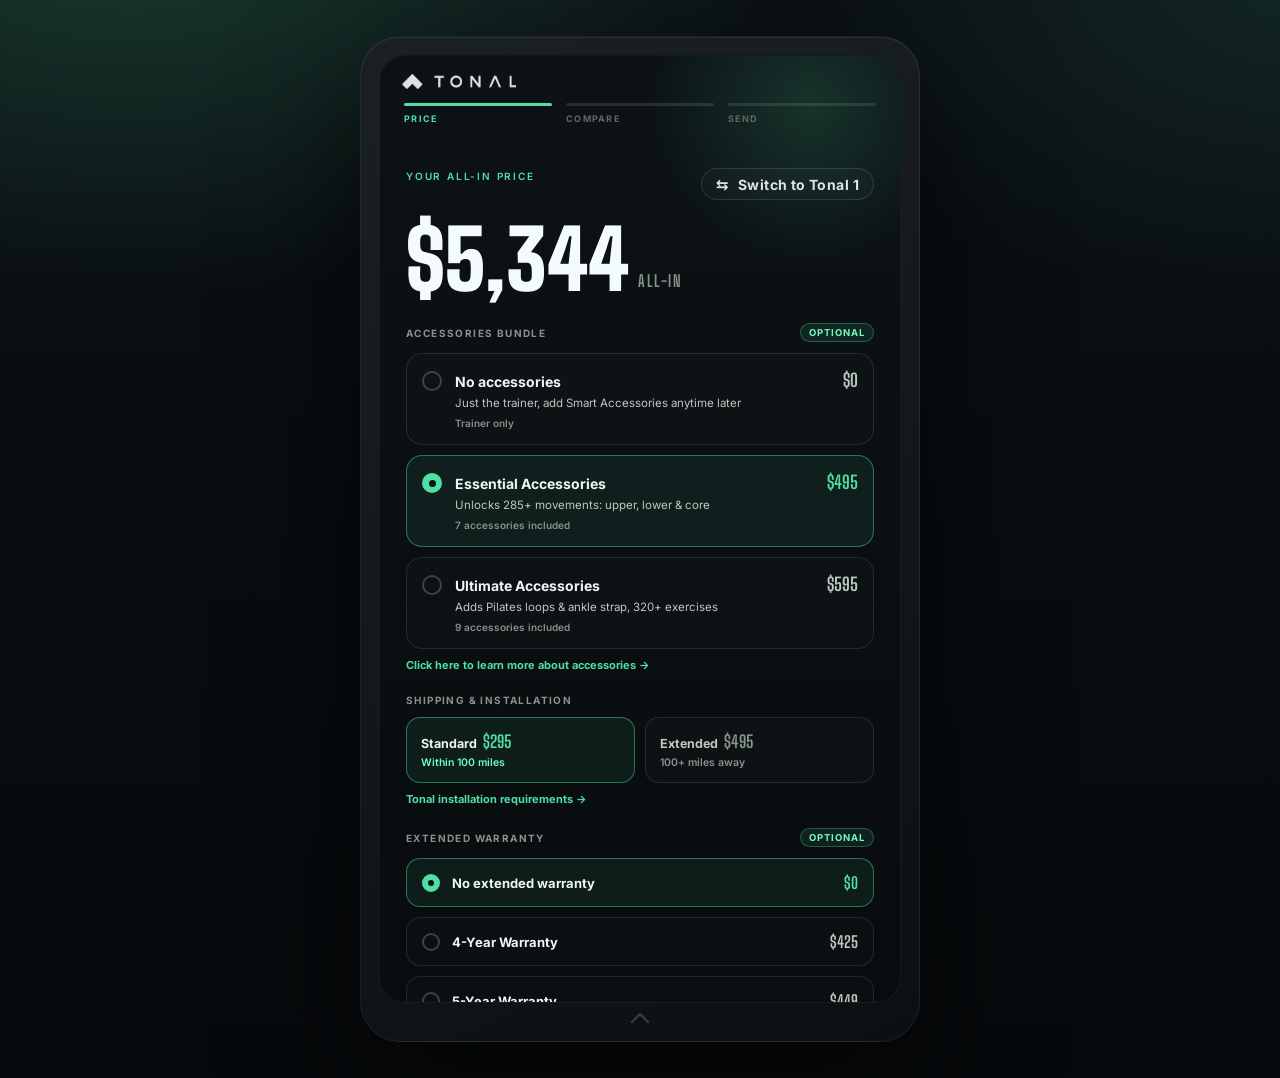
==== index.html @ 93c8ea4a "Add files via upload" ====
<!DOCTYPE html>
<html lang="en">
<head>
<meta charset="utf-8">
<meta name="viewport" content="width=device-width, initial-scale=1">
<title>On-Trainer Pricing Calculator</title>
<link rel="preconnect" href="https://fonts.googleapis.com">
<link rel="preconnect" href="https://fonts.gstatic.com" crossorigin>
<link href="https://fonts.googleapis.com/css2?family=Big+Shoulders+Display:wght@500;600;700;800;900&family=Inter:wght@400;500;600;700;800&display=swap" rel="stylesheet">
<link rel="stylesheet" href="styles.css?v=17">
<script data-goatcounter="https://dang.goatcounter.com/count"
        async src="//gc.zgo.at/count.js"></script>
</head>
<body>

<div style="min-height:100vh;width:100%;display:flex;align-items:center;justify-content:center;padding:36px 20px;background:radial-gradient(1200px 640px at 10% -8%, rgba(81, 222, 162, 0.2), transparent 58%) fixed, radial-gradient(1000px 620px at 102% -2%, rgba(81, 222, 162, 0.11), transparent 54%), linear-gradient(rgb(11, 16, 19) 0%, rgb(7, 10, 12) 100%)">

  <!-- ===================== TRAINER DEVICE ===================== -->
  <div style="position:relative;width:560px;max-width:100%;border-radius:40px;padding:18px;background:linear-gradient(155deg,#1b2024 0%,#0c1012 100%);box-shadow:0 50px 130px rgba(0,0,0,.65), inset 0 1px 0 rgba(255,255,255,.07);border:1px solid rgba(255,255,255,.06)">

    <!-- screen -->
    <div style="position:relative;width:100%;height:948px;border-radius:26px;overflow:hidden;background:linear-gradient(180deg,#0c1215 0%,#080c0e 100%);border:1px solid rgba(255,255,255,.05);display:flex;flex-direction:column">

      <!-- screen ambient glow -->
      <div style="position:absolute;top:-120px;right:-80px;width:340px;height:340px;border-radius:50%;background:radial-gradient(circle, rgba(81,222,162,.16), transparent 68%);pointer-events:none;animation:glowPulse 6s ease-in-out infinite"></div>

      <!-- ----- top chrome ----- -->
      <div style="position:relative;display:flex;align-items:center;justify-content:space-between;padding:18px 22px 12px;flex:none">
        <img src="tonal-logo-white.png" alt="Tonal" style="height:15px;width:auto;opacity:.92">
      </div>

      <!-- ----- step rail ----- -->
      <div style="position:relative;display:flex;align-items:center;gap:14px;padding:2px 24px 12px;flex:none">
        <div data-action="goPrice" style="flex:1;display:flex;flex-direction:column;gap:7px;cursor:pointer">
          <div id="stepPriceBar" style="height:3px;border-radius:3px;background:#51dea2"></div>
          <span id="stepPriceColor" style="font-size:9px;font-weight:700;letter-spacing:.14em;color:#51dea2">PRICE</span>
        </div>
        <div data-action="goCompare" style="flex:1;display:flex;flex-direction:column;gap:7px;cursor:pointer">
          <div id="stepCompareBar" style="height:3px;border-radius:3px;background:rgba(134,148,138,.22)"></div>
          <span id="stepCompareColor" style="font-size:9px;font-weight:700;letter-spacing:.14em;color:#5d6a62">COMPARE</span>
        </div>
        <div data-action="goSend" style="flex:1;display:flex;flex-direction:column;gap:7px;cursor:pointer">
          <div id="stepSendBar" style="height:3px;border-radius:3px;background:rgba(134,148,138,.22)"></div>
          <span id="stepSendColor" style="font-size:9px;font-weight:700;letter-spacing:.14em;color:#5d6a62">SEND</span>
        </div>
      </div>

      <!-- ===================== FLOW VIEWPORT ===================== -->
      <div style="position:relative;flex:1;overflow:hidden">
        <div id="track" style="display:flex;width:300%;height:100%;transition:transform .28s ease;transform:translateX(0%)">

          <!-- ===================== PRICE SCREEN ===================== -->
          <section class="noscroll" style="width:33.3333%;height:100%;overflow-y:auto;padding:16px 26px 26px;display:flex;flex-direction:column">

            <!-- eyebrow + trainer switch -->
            <div style="display:flex;align-items:center;justify-content:space-between;gap:8px">
              <span style="font-size:10px;font-weight:600;letter-spacing:.18em;color:#51dea2;text-transform:uppercase">Your all-in price</span>
              <button data-action="switchTrainer" style="margin-top:16px;width:auto;white-space:nowrap;height:32px;padding:0 14px;border-radius:999px;border:1px solid rgba(134,148,138,.24);background:rgba(255,255,255,.02);color:#dfe3e7;font-weight:700;font-size:14px;letter-spacing:.03em;display:flex;align-items:center;justify-content:center;gap:9px">
                <span style="font-size:15px">⇆</span> <span id="switchLabel">Switch to Tonal 1</span>
              </button>
            </div>


            <!-- ============ BUY FLOW ============ -->
            <div id="buyFlow">

            <!-- hero all-in sticker -->
            <div style="margin-top:26px;display:flex;align-items:flex-end;gap:10px">
              <span id="allInHero" style="font-family:'Big Shoulders Display',sans-serif;font-weight:900;font-size:82px;line-height:.82;letter-spacing:-.01em;color:#f3fbff;height:75px">$0</span>
              <span style="font-family:'Big Shoulders Display',sans-serif;font-weight:700;font-size:16px;line-height:1;color:#86948a;padding-bottom:12px;letter-spacing:.1em;text-transform:uppercase">all-in</span>
            </div>

            <!-- accessory bundle -->
            <div style="margin-top:22px;display:flex;align-items:center;justify-content:space-between">
              <span style="font-size:10px;font-weight:700;letter-spacing:.14em;color:#86948a;text-transform:uppercase">Accessories bundle</span>
              <span style="font-size:9.5px;font-weight:700;letter-spacing:.1em;color:#71fbbd;text-transform:uppercase;padding:3px 8px;border-radius:999px;background:rgba(81,222,162,.1);border:1px solid rgba(81,222,162,.3)">Optional</span>
            </div>
            <div id="bundleList" style="margin-top:11px;display:flex;flex-direction:column;gap:10px"></div>
            <button data-action="openInfoPage" data-value="accessories" style="all:unset;cursor:pointer;display:block;margin-top:9px;font-size:11px;font-weight:700;color:#51dea2">Click here to learn more about accessories →</button>

            <!-- shipping & installation (rep) -->
            <span style="display:block;margin-top:22px;font-size:10px;font-weight:700;letter-spacing:.14em;color:#86948a;text-transform:uppercase">Shipping &amp; installation</span>
            <div id="shippingList" style="margin-top:11px;display:flex;gap:10px"></div>
            <button data-action="openInfoPage" data-value="installation" style="all:unset;cursor:pointer;display:block;margin-top:9px;font-size:11px;font-weight:700;color:#51dea2">Tonal installation requirements →</button>

            <!-- extended warranty, Tonal 2: always shown -->
            <div id="warrantySectionAlways">
              <div style="margin-top:22px;display:flex;align-items:center;justify-content:space-between">
                <span style="font-size:10px;font-weight:700;letter-spacing:.14em;color:#86948a;text-transform:uppercase">Extended warranty</span>
                <span style="font-size:9.5px;font-weight:700;letter-spacing:.1em;color:#71fbbd;text-transform:uppercase;padding:3px 8px;border-radius:999px;background:rgba(81,222,162,.1);border:1px solid rgba(81,222,162,.3)">Optional</span>
              </div>
              <div id="warrantyListAlways" style="margin-top:11px;display:flex;flex-direction:column;gap:10px"></div>
              <button data-action="openInfoPage" data-value="warranty" style="all:unset;cursor:pointer;display:block;margin-top:9px;font-size:11px;font-weight:700;color:#51dea2">Protect your Tonal with a 4 or 5 year extended warranty →</button>
            </div>

            <!-- extended warranty, Tonal 1: collapsible -->
            <div id="warrantySectionToggle" style="margin-top:22px;padding:16px 18px;border-radius:16px;background:rgba(23,28,31,.6);border:1px solid rgba(134,148,138,.16)">
              <button data-action="toggleWarrantyOpen" style="all:unset;cursor:pointer;display:flex;align-items:center;justify-content:space-between;width:100%">
                <span style="font-size:10px;font-weight:700;letter-spacing:.14em;color:#86948a;text-transform:uppercase"><span id="warrantyToggleIcon">+</span> Extended warranty</span>
                <span id="warrantyCollapsedValue" style="font-family:'Big Shoulders Display',sans-serif;font-weight:700;font-size:15px;color:#51dea2"></span>
              </button>
              <div id="warrantyControls" style="display:none;margin-top:11px">
                <div id="warrantyListToggle" style="display:flex;flex-direction:column;gap:10px"></div>
                <button data-action="openInfoPage" data-value="warranty" style="all:unset;cursor:pointer;display:block;margin-top:9px;font-size:11px;font-weight:700;color:#51dea2">Protect your Tonal with a 4 or 5 year extended warranty →</button>
              </div>
            </div>

            <!-- sales tax (rep) -->
            <div style="margin-top:22px;padding:16px 18px;border-radius:16px;background:rgba(23,28,31,.6);border:1px solid rgba(134,148,138,.16)">
              <div style="display:flex;align-items:center;justify-content:space-between">
                <span style="font-size:10px;font-weight:700;letter-spacing:.14em;color:#86948a;text-transform:uppercase">State sales tax</span>
                <span style="display:flex;align-items:baseline">
                  <input id="taxPctInput" type="number" inputmode="decimal" step="0.25" min="0" value="6.66" style="font-family:'Big Shoulders Display',sans-serif;font-weight:800;font-size:26px;color:#51dea2;line-height:1;background:transparent;border:none;outline:none;text-align:right;width:64px">
                  <span style="font-family:'Big Shoulders Display',sans-serif;font-weight:800;font-size:26px;color:#51dea2;line-height:1">%</span>
                </span>
              </div>
              <select id="taxStateSelect" style="width:100%;height:42px;margin-top:12px;padding:0 14px;border-radius:12px;background:rgba(255,255,255,.03);border:1px solid rgba(134,148,138,.2);color:#f1f5f3;font-size:13px;font-weight:600"></select>
              <span style="display:block;margin-top:8px;font-size:10.5px;color:#86948a;line-height:1.4">State tax rate only — does not include any additional municipal or county taxes that may apply.</span>
            </div>

            <!-- discount (collapsible, Tonal 2 only) -->
            <div id="discountBlock" style="margin-top:16px;padding:16px 18px;border-radius:16px;background:rgba(23,28,31,.6);border:1px solid rgba(134,148,138,.16)">
              <button data-action="toggleDiscountOpen" style="all:unset;cursor:pointer;display:flex;align-items:center;justify-content:space-between;width:100%">
                <span style="font-size:10px;font-weight:700;letter-spacing:.14em;color:#86948a;text-transform:uppercase"><span id="discountToggleIcon">+</span> Discount</span>
                <span id="discountCollapsedValue" style="font-family:'Big Shoulders Display',sans-serif;font-weight:700;font-size:15px;color:#51dea2"></span>
              </button>
              <div id="discountControls" style="display:none">
                <!-- target: which line item the discount applies to -->
                <span style="display:block;margin-top:14px;font-size:9.5px;font-weight:700;letter-spacing:.1em;color:#5d6a62;text-transform:uppercase">Apply discount to</span>
                <select id="discountTargetSelect" style="width:100%;height:38px;margin-top:8px;padding:0 12px;border-radius:10px;background:rgba(255,255,255,.03);border:1px solid rgba(134,148,138,.2);color:#f1f5f3;font-size:13px;font-weight:600">
                  <option value="trainer">Trainer</option>
                  <option value="bundle">Accessories Bundle</option>
                </select>

                <!-- %/$ amount -->
                <div style="display:flex;align-items:center;justify-content:flex-end;margin-top:14px">
                  <div style="display:flex;align-items:center;gap:10px">
                    <div style="display:flex;border-radius:8px;border:1px solid rgba(134,148,138,.3);overflow:hidden">
                      <button data-action="setDiscountModePct" id="discModePctBtn" style="width:26px;height:22px;border:none;font-size:11px;font-weight:700;cursor:pointer">%</button>
                      <button data-action="setDiscountModeDollar" id="discModeDollarBtn" style="width:26px;height:22px;border:none;font-size:11px;font-weight:700;cursor:pointer">$</button>
                    </div>
                    <span style="display:flex;align-items:baseline">
                      <span id="discountDollarPrefix" style="font-family:'Big Shoulders Display',sans-serif;font-weight:800;font-size:26px;color:#51dea2;line-height:1;display:none">$</span>
                      <input id="discountValueInput" type="number" inputmode="decimal" step="1" min="0" value="0" style="font-family:'Big Shoulders Display',sans-serif;font-weight:800;font-size:26px;color:#51dea2;line-height:1;background:transparent;border:none;outline:none;text-align:right;width:64px">
                      <span id="discountPctSuffix" style="font-family:'Big Shoulders Display',sans-serif;font-weight:800;font-size:26px;color:#51dea2;line-height:1">%</span>
                    </span>
                  </div>
                </div>
                <input id="discountRange" type="range" min="0" max="30" step="1" value="0" style="width:100%;margin-top:14px;height:6px">
                <div style="display:flex;align-items:center;justify-content:space-between;margin-top:8px">
                  <span id="discountMinLabel" style="font-size:10px;color:#5d6a62">0%</span>
                  <span id="discountMaxLabel" style="font-size:10px;color:#5d6a62">30%</span>
                </div>
                <button id="discountFreeBtn" data-action="setDiscountFree" style="display:none;margin-top:10px;height:26px;padding:0 12px;border-radius:8px;border:1px solid rgba(134,148,138,.3);background:rgba(255,255,255,.02);color:#bbcabf;font-weight:700;font-size:10.5px;letter-spacing:.02em;cursor:pointer">Make free (100%)</button>
              </div>
            </div>

            <!-- summary -->
            <div style="margin-top:16px;padding:4px 18px;border-radius:16px;background:rgba(23,28,31,.6);border:1px solid rgba(134,148,138,.16)">
              <div id="summaryListPrice"></div>
              <div style="display:flex;align-items:center;justify-content:space-between;padding:15px 0">
                <span style="font-size:11px;font-weight:700;letter-spacing:.12em;color:#86948a;text-transform:uppercase">All-in total</span>
                <span id="allInTotalPrice" style="font-family:'Big Shoulders Display',sans-serif;font-weight:800;font-size:28px;color:#51dea2">$0</span>
              </div>
            </div>

            <!-- tonal 1 vs 2 comparison -->
            <div id="tonal1Compare" style="margin-top:16px;padding:16px 18px;border-radius:16px;background:rgba(23,28,31,.6);border:1px solid rgba(134,148,138,.16);display:none">
              <span style="display:block;font-size:10px;font-weight:700;letter-spacing:.14em;color:#86948a;text-transform:uppercase">Tonal 1 · what you get</span>
              <p style="margin:8px 0 0;font-size:11.5px;color:#bbcabf;line-height:1.5">Up to <span style="color:#f1f5f3;font-weight:600">200 lb</span> digital resistance in 1 lb increments · 24″ HD display · thousands of strength, cardio &amp; yoga workouts with real-time form feedback.</p>
              <div style="margin-top:14px;padding-top:14px;border-top:1px solid rgba(134,148,138,.14)">
                <span style="display:block;font-size:10px;font-weight:700;letter-spacing:.14em;color:#51dea2;text-transform:uppercase">Step up to Tonal 2</span>
                <div style="margin-top:11px;display:flex;flex-direction:column;gap:10px">
                  <div style="display:flex;gap:10px;align-items:flex-start">
                    <span style="width:6px;height:6px;border-radius:50%;background:#51dea2;flex:none;margin-top:5px;box-shadow:0 0 8px #51dea2"></span>
                    <span style="font-size:11.5px;color:#bbcabf;line-height:1.45"><span style="color:#f1f5f3;font-weight:600">Up to 250 lb</span> resistance: 50 lb more headroom for heavy lifts, plus more precise adaptive weight.</span>
                  </div>
                  <div style="display:flex;gap:10px;align-items:flex-start">
                    <span style="width:6px;height:6px;border-radius:50%;background:#51dea2;flex:none;margin-top:5px;box-shadow:0 0 8px #51dea2"></span>
                    <span style="font-size:11.5px;color:#bbcabf;line-height:1.45"><span style="color:#f1f5f3;font-weight:600">Built-in Smart View</span>: the on-Tonal camera gives live form feedback.</span>
                  </div>
                  <div style="display:flex;gap:10px;align-items:flex-start">
                    <span style="width:6px;height:6px;border-radius:50%;background:#51dea2;flex:none;margin-top:5px;box-shadow:0 0 8px #51dea2"></span>
                    <span style="font-size:11.5px;color:#bbcabf;line-height:1.45"><span style="color:#f1f5f3;font-weight:600">Aero HIIT</span>: cardio + strength in one session, Tonal 2 only.</span>
                  </div>
                  <div style="display:flex;gap:10px;align-items:flex-start">
                    <span style="width:6px;height:6px;border-radius:50%;background:#51dea2;flex:none;margin-top:5px;box-shadow:0 0 8px #51dea2"></span>
                    <span style="font-size:11.5px;color:#bbcabf;line-height:1.45"><span style="color:#f1f5f3;font-weight:600">Smart Drop Sets</span>: auto-reduces weight as you fatigue to push past plateaus.</span>
                  </div>
                </div>
              </div>
            </div>

            <!-- financing link -->
            <a id="financingLink" href="financing.html?amount=4295" target="_blank" style="margin-top:16px;display:flex;align-items:center;justify-content:space-between;gap:10px;padding:13px 16px;border-radius:14px;background:linear-gradient(150deg,rgba(81,222,162,.07),rgba(23,28,31,.5));border:1px solid rgba(81,222,162,.22);text-decoration:none;transition:border-color .15s,background .15s">
              <span style="display:flex;align-items:center;gap:10px">
                <span style="width:7px;height:7px;border-radius:50%;background:#51dea2;flex:none;box-shadow:0 0 8px #51dea2"></span>
                <span style="font-size:12px;color:#bbcabf;line-height:1.45">Prefer to pay monthly? <span style="color:#f1f5f3;font-weight:600">View 0% APR financing options</span></span>
              </span>
              <span style="font-size:12px;color:#51dea2;font-weight:700;white-space:nowrap">Estimate →</span>
            </a>
            <!-- rent instead button -->
            <button id="rentModeBtn" data-action="setPurchaseModeRent" style="margin-top:10px;display:flex;align-items:center;justify-content:space-between;gap:10px;padding:13px 16px;border-radius:14px;background:linear-gradient(150deg,rgba(81,222,162,.04),rgba(23,28,31,.4));border:1px solid rgba(134,148,138,.2);width:100%;cursor:pointer;text-align:left;transition:border-color .15s">
              <span style="display:flex;align-items:center;gap:10px">
                <span style="width:7px;height:7px;border-radius:50%;background:#86948a;flex:none"></span>
                <span style="font-size:12px;color:#bbcabf;line-height:1.45">Prefer a monthly option? <span style="color:#f1f5f3;font-weight:600">Explore renting instead</span></span>
              </span>
              <span style="font-size:12px;color:#86948a;font-weight:700;white-space:nowrap">View →</span>
            </button>

            <button data-action="goCompare" style="margin-top:16px;width:467px;max-width:100%;border-radius:999px;border:none;background:#51dea2;color:#051512;font-weight:700;letter-spacing:.03em;display:flex;align-items:center;justify-content:center;gap:10px;flex-grow:0;flex-shrink:0;font-size:18px;align-self:center;height:50px;position:static">Compare Cost <span style="font-size:17px">→</span></button>

            </div>
            <!-- ============ END BUY FLOW ============ -->

            <!-- ============ RENT FLOW ============ -->
            <div id="rentFlow" style="display:none;flex-direction:column">
              <button data-action="setPurchaseModeBuy" style="margin-top:14px;align-self:flex-start;padding:0;background:transparent;border:none;color:#86948a;font-size:12px;font-weight:600;letter-spacing:.03em;cursor:pointer">← Back to Buy</button>
              <div style="margin-top:12px;padding:22px 20px;border-radius:18px;background:rgba(23,28,31,.6);border:1px solid rgba(134,148,138,.16)">
                <span style="font-size:10px;font-weight:700;letter-spacing:.14em;color:#86948a;text-transform:uppercase">Rent <span id="rentTrainerName">Tonal 2</span></span>
                <div style="margin-top:12px;display:flex;align-items:baseline;gap:8px">
                  <span id="rentPromoPrice" style="font-family:'Big Shoulders Display',sans-serif;font-weight:900;font-size:56px;line-height:1;color:#51dea2">$219</span>
                  <span style="font-size:13px;color:#86948a;line-height:1.3">/mo for the<br>first 3 months</span>
                </div>
                <p style="margin:14px 0 0;font-size:12.5px;color:#bbcabf;line-height:1.5">Regular monthly rate: <span id="rentRegularPrice" style="color:#dfe3e7;font-weight:600">$279</span>/mo. Save <span id="rentSavingsMo" style="color:#51dea2;font-weight:700">$60</span>/month, <span id="rentSavingsTotal" style="color:#51dea2;font-weight:700">$180</span> total.</p>
                <p style="margin:12px 0 0;font-size:11.5px;color:#71fbbd;font-weight:700;letter-spacing:.02em">Includes membership subscription</p>
              </div>

              <!-- why rent -->
              <div style="margin-top:16px;padding:16px 18px;border-radius:16px;background:rgba(23,28,31,.6);border:1px solid rgba(134,148,138,.16)">
                <span style="display:block;font-size:10px;font-weight:700;letter-spacing:.14em;color:#51dea2;text-transform:uppercase">Why rent</span>
                <div style="margin-top:12px;display:flex;flex-direction:column;gap:10px">
                  <div style="display:flex;gap:10px;align-items:flex-start">
                    <span style="width:6px;height:6px;border-radius:50%;background:#51dea2;flex:none;margin-top:5px;box-shadow:0 0 8px #51dea2"></span>
                    <span style="font-size:11.5px;color:#bbcabf;line-height:1.45"><span style="color:#f1f5f3;font-weight:600">No long-term commitment</span>: cancel anytime.</span>
                  </div>
                  <div style="display:flex;gap:10px;align-items:flex-start">
                    <span style="width:6px;height:6px;border-radius:50%;background:#51dea2;flex:none;margin-top:5px;box-shadow:0 0 8px #51dea2"></span>
                    <span style="font-size:11.5px;color:#bbcabf;line-height:1.45"><span style="color:#f1f5f3;font-weight:600">No cancellation or shipping fees</span> to return the trainer.</span>
                  </div>
                  <div style="display:flex;gap:10px;align-items:flex-start">
                    <span style="width:6px;height:6px;border-radius:50%;background:#51dea2;flex:none;margin-top:5px;box-shadow:0 0 8px #51dea2"></span>
                    <span style="font-size:11.5px;color:#bbcabf;line-height:1.45"><span style="color:#f1f5f3;font-weight:600">Membership included</span>: ready to train from day one.</span>
                  </div>
                </div>
              </div>

              <!-- tonal image -->
              <img src="tonal-space.png" alt="Tonal wall-mounted footprint" style="margin-top:16px;width:100%;border-radius:14px;border:1px solid rgba(134,148,138,.2);display:block">
              <span style="display:block;margin-top:8px;font-size:10.5px;color:#5d6a62;line-height:1.4">Wall-mounted footprint, about 7 ft × 7 ft of clear training space.</span>

              <p style="margin:16px 0 0;font-size:10px;color:#5d6a62;line-height:1.5">Available to new Tonal rental subscribers only. Limit one promotional offer per customer.</p>

              <button data-action="goCompare" style="margin-top:16px;width:467px;max-width:100%;border-radius:999px;border:none;background:#51dea2;color:#051512;font-weight:700;letter-spacing:.03em;display:flex;align-items:center;justify-content:center;gap:10px;flex-grow:0;flex-shrink:0;font-size:18px;align-self:center;height:50px;position:static">Compare Cost <span style="font-size:17px">→</span></button>
            </div>
            <!-- ============ END RENT FLOW ============ -->

          </section>

          <!-- ===================== COMPARE SCREEN ===================== -->
          <section class="noscroll" style="width:33.3333%;height:100%;overflow-y:auto;padding:16px 24px 24px;display:flex;flex-direction:column">

            <!-- ============ COMPARE: BUY VIEW ============ -->
            <div id="compareBuyView" style="display:flex;flex-direction:column;flex:1">

            <!-- tab toggle -->
            <div style="display:flex;border-radius:14px;border:1px solid rgba(134,148,138,.2);overflow:hidden;background:rgba(0,0,0,.2);flex:none">
              <button data-action="setMembershipTab" id="memTabBtn" style="flex:1;height:46px;border:none;background:#51dea2;color:#051512;font-weight:700;font-size:9.5px;letter-spacing:.05em;text-transform:uppercase">Membership</button>
              <button data-action="setHomeGymTab" id="hgTabBtn" style="flex:1;height:46px;border:none;background:transparent;color:#86948a;font-weight:700;font-size:9.5px;letter-spacing:.05em;text-transform:uppercase">Home Gym</button>
              <button data-action="setTimeSavingsTab" id="tsTabBtn" style="flex:1;height:46px;border:none;background:transparent;color:#86948a;font-weight:700;font-size:9.5px;letter-spacing:.05em;text-transform:uppercase">Time Saved</button>
            </div>

            <!-- TAB: MEMBERSHIP -->
            <div id="membershipTab" style="display:flex;flex-direction:column;flex:1">
              <span style="font-size:10px;font-weight:600;letter-spacing:.18em;color:#51dea2;text-transform:uppercase;display:block;margin-top:16px">Monthly membership · whole household</span>
              <h2 style="font-family:'Big Shoulders Display',sans-serif;font-weight:800;font-size:27px;line-height:1.04;color:#f1f5f3;margin:8px 0 0">One flat price.<br>Everyone trains.</h2>
              <p style="font-size:11.5px;color:#86948a;margin:7px 0 0;line-height:1.45"><span id="membershipLabel">$59.95</span>/mo covers the whole household. The trainer is purchased separately.</p>

              <!-- household toggle -->
              <div style="margin-top:16px;padding:12px 14px;border-radius:16px;background:rgba(23,28,31,.6);border:1px solid rgba(134,148,138,.16)">
                <div style="display:flex;align-items:center;justify-content:space-between">
                  <span style="font-size:10px;font-weight:700;letter-spacing:.14em;color:#86948a;text-transform:uppercase">Who works out</span>
                </div>
                <div id="householdList" style="margin-top:10px;display:flex;gap:6px"></div>
              </div>

              <!-- bars -->
              <div id="compareColumns" style="margin-top:18px;flex:1;display:flex;gap:10px;align-items:flex-end;min-height:210px"></div>

              <!-- callout -->
              <div id="memSavesCallout" style="margin-top:14px;padding:13px 15px;border-radius:16px;display:flex;align-items:center;gap:12px">
                <span id="memSavesLabel" style="font-family:'Big Shoulders Display',sans-serif;font-weight:800;font-size:26px;line-height:1;white-space:nowrap">$0</span>
                <span id="memSavesCopy" style="font-size:12px;color:#bbcabf;line-height:1.4"></span>
              </div>

              <!-- what membership includes -->
              <div style="margin-top:12px">
                <span style="display:block;font-size:9.5px;font-weight:700;letter-spacing:.14em;color:#86948a;text-transform:uppercase">Every membership includes</span>
                <div style="margin-top:9px;display:flex;flex-wrap:wrap;gap:7px">
                  <span style="padding:6px 11px;border-radius:999px;border:1px solid rgba(81,222,162,.3);background:rgba(81,222,162,.07);color:#71fbbd;font-size:10.5px;font-weight:600">Custom programs</span>
                  <span style="padding:6px 11px;border-radius:999px;border:1px solid rgba(81,222,162,.3);background:rgba(81,222,162,.07);color:#71fbbd;font-size:10.5px;font-weight:600">Weight calibration</span>
                  <span style="padding:6px 11px;border-radius:999px;border:1px solid rgba(81,222,162,.3);background:rgba(81,222,162,.07);color:#71fbbd;font-size:10.5px;font-weight:600">Spotter Mode</span>
                  <span style="padding:6px 11px;border-radius:999px;border:1px solid rgba(81,222,162,.3);background:rgba(81,222,162,.07);color:#71fbbd;font-size:10.5px;font-weight:600">AI coaching tools</span>
                </div>
              </div>

              <button data-action="openInfoPage" data-value="membership" style="all:unset;cursor:pointer;display:block;margin-top:14px;font-size:11px;font-weight:700;color:#51dea2">Learn more about membership →</button>
            </div>

            <!-- TAB: HOME GYM -->
            <div id="homeGymTab" style="display:none;flex-direction:column;flex:1">
              <span style="font-size:10px;font-weight:600;letter-spacing:.18em;color:#51dea2;text-transform:uppercase;display:block;margin-top:16px">One-time purchase · sticker price</span>
              <h2 style="font-family:'Big Shoulders Display',sans-serif;font-weight:800;font-size:27px;line-height:1.04;color:#f1f5f3;margin:8px 0 0">The math on<br>the sticker.</h2>
              <p style="font-size:11.5px;color:#86948a;margin:7px 0 0;line-height:1.45">Tonal all-in vs a comparable cable tower + rack + dumbbell setup.</p>

              <div id="homeGymBars" style="margin-top:18px;flex:1;display:flex;gap:16px;align-items:flex-end;min-height:250px"></div>

              <div style="margin-top:16px;padding:14px 16px;border-radius:16px;background:linear-gradient(150deg,rgba(81,222,162,.12),rgba(23,28,31,.4));border:1px solid rgba(81,222,162,.26)">
                <span style="display:block;font-family:'Big Shoulders Display',sans-serif;font-weight:800;font-size:20px;color:#51dea2;line-height:1">All-in-one. No hassle.</span>
                <span style="display:block;font-size:12px;color:#bbcabf;line-height:1.45;margin-top:6px">One machine does the work of a full rack, cables, dumbbells &amp; bench. Nothing to assemble, no clutter, and it's genuinely easy to use.</span>
              </div>

              <div style="margin-top:10px;padding:12px 14px;border-radius:14px;background:rgba(23,28,31,.6);border:1px solid rgba(134,148,138,.16);display:flex;align-items:flex-start;gap:10px">
                <span style="width:7px;height:7px;border-radius:50%;background:#51dea2;flex:none;margin-top:4px;box-shadow:0 0 8px #51dea2"></span>
                <span style="font-size:11.5px;color:#bbcabf;line-height:1.5">Get the expertise of a personal trainer and a full gym in your home for a fraction of the price!</span>
              </div>
            </div>

            <!-- TAB: TIME SAVED -->
            <div id="timeSavingsTab" style="display:none;flex-direction:column;flex:1">
              <span style="font-size:10px;font-weight:600;letter-spacing:.18em;color:#51dea2;text-transform:uppercase;display:block;margin-top:16px">Your gym routine</span>
              <h2 style="font-family:'Big Shoulders Display',sans-serif;font-weight:800;font-size:27px;line-height:1.04;color:#f1f5f3;margin:8px 0 0">Time training at<br>home gives back.</h2>
              <p style="font-size:11.5px;color:#86948a;margin:7px 0 0;line-height:1.45">See the hours you get back in a year training at home instead of driving to the gym.</p>

              <!-- sessions per week -->
              <div style="margin-top:16px">
                <div style="display:flex;justify-content:space-between;align-items:baseline">
                  <span style="font-size:11px;font-weight:600;color:#dfe3e7">Sessions per week</span>
                  <span id="tsSessionsLabel" style="font-family:'Big Shoulders Display',sans-serif;font-weight:800;font-size:18px;color:#51dea2">4</span>
                </div>
                <input id="tsSessionsRange" type="range" min="1" max="7" step="1" value="4" style="width:100%;margin-top:6px;height:6px">
                <div style="display:flex;justify-content:space-between;font-size:9.5px;color:#5d6a62;margin-top:4px"><span>1</span><span>7</span></div>
              </div>

              <!-- round-trip drive time -->
              <div style="margin-top:16px">
                <div style="display:flex;justify-content:space-between;align-items:baseline">
                  <span style="font-size:11px;font-weight:600;color:#dfe3e7">Round-trip drive time</span>
                  <span id="tsDriveLabel" style="font-family:'Big Shoulders Display',sans-serif;font-weight:800;font-size:18px;color:#51dea2">20 min</span>
                </div>
                <input id="tsDriveRange" type="range" min="0" max="60" step="5" value="20" style="width:100%;margin-top:6px;height:6px">
                <div style="display:flex;justify-content:space-between;font-size:9.5px;color:#5d6a62;margin-top:4px"><span>0 min</span><span>60 min</span></div>
              </div>

              <!-- setup/waiting toggle -->
              <div style="margin-top:14px;padding:12px 14px;border-radius:14px;background:rgba(23,28,31,.6);border:1px solid rgba(134,148,138,.16);display:flex;align-items:center;justify-content:space-between;gap:10px">
                <span>
                  <span style="display:block;font-size:11.5px;font-weight:600;color:#dfe3e7">Setup &amp; waiting for equipment</span>
                  <span style="display:block;font-size:10px;color:#86948a;margin-top:2px">Adds 7.5 min per session</span>
                </span>
                <button data-action="toggleTsWaste" id="tsWasteToggleBtn" style="all:unset;cursor:pointer;position:relative;width:40px;height:24px;flex:none">
                  <span id="tsWasteTrack" style="position:absolute;inset:0;border-radius:999px;background:#26bf86;transition:background .15s"></span>
                  <span id="tsWasteThumb" style="position:absolute;top:3px;left:19px;width:18px;height:18px;border-radius:999px;background:#f3fbff;box-shadow:0 2px 4px rgba(0,0,0,.4);transition:left .15s"></span>
                </button>
              </div>

              <!-- hero result: week / month / year breakdown -->
              <div style="margin-top:16px;padding:16px 18px;border-radius:16px;background:linear-gradient(150deg,rgba(81,222,162,.1),rgba(23,28,31,.5));border:1px solid rgba(81,222,162,.28)">
                <span style="display:block;font-size:10px;font-weight:700;letter-spacing:.14em;color:#86948a;text-transform:uppercase">Time saved</span>
                <div style="display:flex;margin-top:12px">
                  <div style="flex:1;text-align:center">
                    <div id="tsWeekHours" style="font-family:'Big Shoulders Display',sans-serif;font-weight:900;font-size:24px;line-height:1;color:#71fbbd">1.8</div>
                    <div style="font-size:9px;color:#86948a;margin-top:5px;text-transform:uppercase;letter-spacing:.05em">hrs / week</div>
                  </div>
                  <div style="width:1px;background:rgba(134,148,138,.2);flex:none"></div>
                  <div style="flex:1;text-align:center">
                    <div id="tsMonthHours" style="font-family:'Big Shoulders Display',sans-serif;font-weight:900;font-size:24px;line-height:1;color:#71fbbd">7.9</div>
                    <div style="font-size:9px;color:#86948a;margin-top:5px;text-transform:uppercase;letter-spacing:.05em">hrs / month</div>
                  </div>
                  <div style="width:1px;background:rgba(134,148,138,.2);flex:none"></div>
                  <div style="flex:1;text-align:center">
                    <div id="tsHeroHours" style="font-family:'Big Shoulders Display',sans-serif;font-weight:900;font-size:24px;line-height:1;color:#71fbbd">95</div>
                    <div style="font-size:9px;color:#86948a;margin-top:5px;text-transform:uppercase;letter-spacing:.05em">hrs / year</div>
                  </div>
                </div>
                <div style="text-align:center;margin-top:10px;font-size:11px;color:#86948a">≈ <span id="tsHeroDays">2.2</span> full days per year</div>
              </div>

              <!-- breakdown rows -->
              <div style="margin-top:12px;display:flex;flex-direction:column;gap:8px">
                <div style="display:flex;justify-content:space-between;align-items:center;padding:10px 13px;background:rgba(255,255,255,.03);border:1px solid rgba(134,148,138,.16);border-radius:12px">
                  <span style="font-size:11.5px;color:#bbcabf">Driving to &amp; from the gym</span>
                  <span id="tsDriveHoursLabel" style="font-family:'Big Shoulders Display',sans-serif;font-weight:700;font-size:14px;color:#dfe3e7">17.3 hrs</span>
                </div>
                <div id="tsWaitRow" style="display:flex;justify-content:space-between;align-items:center;padding:10px 13px;background:rgba(255,255,255,.03);border:1px solid rgba(134,148,138,.16);border-radius:12px">
                  <span style="font-size:11.5px;color:#bbcabf">Setup &amp; waiting on equipment</span>
                  <span id="tsWaitHoursLabel" style="font-family:'Big Shoulders Display',sans-serif;font-weight:700;font-size:14px;color:#dfe3e7">6.5 hrs</span>
                </div>
                <div style="display:flex;justify-content:space-between;align-items:center;padding:10px 13px;background:rgba(255,255,255,.03);border:1px solid rgba(134,148,138,.16);border-radius:12px">
                  <span style="font-size:11.5px;color:#bbcabf">Sessions assumed per year</span>
                  <span id="tsAnnualSessions" style="font-family:'Big Shoulders Display',sans-serif;font-weight:700;font-size:14px;color:#dfe3e7">208</span>
                </div>
              </div>

              <!-- callout -->
              <div style="margin-top:12px;padding:12px 14px;border-radius:14px;background:rgba(23,28,31,.6);border:1px solid rgba(134,148,138,.16);display:flex;align-items:flex-start;gap:10px">
                <span style="width:7px;height:7px;border-radius:50%;background:#51dea2;flex:none;margin-top:4px;box-shadow:0 0 8px #51dea2"></span>
                <span style="font-size:11.5px;color:#bbcabf;line-height:1.5">24/7 access, no waiting on equipment, and zero commute — every single session.</span>
              </div>
            </div>

            </div>
            <!-- ============ END COMPARE: BUY VIEW ============ -->

            <!-- ============ COMPARE: RENT VIEW ============ -->
            <div id="compareRentView" style="display:none;flex-direction:column;flex:1">
              <span style="font-size:10px;font-weight:600;letter-spacing:.18em;color:#51dea2;text-transform:uppercase;display:block;margin-top:16px">Monthly rent · vs personal training</span>
              <h2 style="font-family:'Big Shoulders Display',sans-serif;font-weight:800;font-size:27px;line-height:1.04;color:#f1f5f3;margin:8px 0 0">Train for less<br>than a trainer.</h2>
              <p style="font-size:11.5px;color:#86948a;margin:7px 0 0;line-height:1.45">Renting <span id="rentCompareTrainerName">Tonal 2</span> at <span id="rentCompareMoLabel">$219</span>/mo (first 3 months) includes your membership, with no separate trainer fees.</p>

              <div id="rentCompareColumns" style="margin-top:22px;flex:1;display:flex;gap:10px;align-items:flex-end;min-height:210px"></div>

              <div id="rentSavesCallout" style="margin-top:14px;padding:13px 15px;border-radius:16px;display:flex;align-items:center;gap:12px">
                <span id="rentSavesLabel" style="font-family:'Big Shoulders Display',sans-serif;font-weight:800;font-size:26px;line-height:1;white-space:nowrap">$0</span>
                <span id="rentSavesCopy" style="font-size:12px;color:#bbcabf;line-height:1.4"></span>
              </div>
            </div>
            <!-- ============ END COMPARE: RENT VIEW ============ -->

            <!-- nav -->
            <div style="display:flex;gap:12px;margin-top:16px;flex:none">
              <button data-action="goPrice" style="flex:none;width:52px;height:56px;border-radius:999px;border:1px solid rgba(134,148,138,.24);background:transparent;color:#bbcabf;font-size:20px">←</button>
              <button id="buyNowBtn" data-action="buyNow" style="flex:none;height:56px;padding:0 22px;border-radius:999px;border:1px solid rgba(81,222,162,.4);background:transparent;color:#51dea2;font-weight:700;font-size:14px;letter-spacing:.03em;opacity:.4;cursor:default">Buy Now</button>
              <button data-action="goSend" style="flex:1;height:56px;border-radius:999px;border:none;background:#51dea2;color:#051512;font-weight:700;font-size:14px;letter-spacing:.03em;display:flex;align-items:center;justify-content:center;gap:9px">Email Quote <span style="font-size:16px">→</span></button>
            </div>

          </section>

          <!-- ===================== SEND SCREEN ===================== -->
          <section class="noscroll" style="width:33.3333%;height:100%;overflow-y:auto;padding:20px 26px 24px;display:flex;flex-direction:column">

            <!-- NOT SENT -->
            <div id="notSentPanel" style="display:flex;flex-direction:column;height:100%">
              <span style="font-size:10px;font-weight:600;letter-spacing:.18em;color:#51dea2;text-transform:uppercase">Take it home</span>
              <h2 style="font-family:'Big Shoulders Display',sans-serif;font-weight:800;font-size:30px;line-height:1.03;color:#f1f5f3;margin:9px 0 0">Want your quote<br>emailed?</h2>
              <p style="font-size:12.5px;color:#86948a;line-height:1.5;margin:9px 0 0">Your full quote: model, what's included, and pricing, straight to your inbox.</p>


              <!-- tonal image -->
              <img src="tonal-space.png" alt="Tonal wall-mounted footprint" style="margin-top:16px;width:100%;border-radius:14px;border:1px solid rgba(134,148,138,.2);display:block">
              <span style="display:block;margin-top:8px;font-size:10.5px;color:#5d6a62;line-height:1.4">Wall-mounted footprint, about 7 ft × 7 ft of clear training space.</span>

              <!-- recap -->
              <div style="margin-top:16px;padding:4px 18px;border-radius:16px;background:rgba(23,28,31,.7);border:1px solid rgba(134,148,138,.16)">
                <div style="display:flex;align-items:center;justify-content:space-between;padding:13px 0;border-bottom:1px solid rgba(134,148,138,.14)">
                  <span style="font-size:11px;font-weight:700;letter-spacing:.12em;color:#86948a;text-transform:uppercase">Your <span id="recapTrainerName">Tonal 2</span> quote</span>
                  <span id="recapAllIn" style="font-family:'Big Shoulders Display',sans-serif;font-weight:800;font-size:22px;color:#51dea2">$0</span>
                </div>
                <div id="summaryListSend"></div>
              </div>

              <!-- store -->
              <div style="margin-top:16px">
                <span style="display:block;font-size:10px;font-weight:700;letter-spacing:.14em;color:#86948a;text-transform:uppercase;margin-bottom:8px">Store</span>
                <select id="storeSelect" style="width:100%;height:48px;padding:0 18px;border-radius:999px;background:rgba(255,255,255,.03);border:1px solid rgba(134,148,138,.2);color:#f1f5f3;font-size:14px;font-weight:600">
                  <option value="">Select store</option>
                  <option value="tn-bv">Bellevue</option>
                  <option value="BostonSeaport">Boston Seaport</option>
                  <option value="tn-wnck">Broadway Plaza</option>
                  <option value="tn-cc">Century City</option>
                  <option value="tn-chck">Cherry Creek</option>
                  <option value="tn-fsq">Fashion Square</option>
                  <option value="tn-kop">King of Prussia</option>
                  <option value="tn-ntck">Natick</option>
                  <option value="tn-npsr">Northpark</option>
                  <option value="tn-oo">Old Orchard</option>
                  <option value="tn-pmtr">Perimeter</option>
                  <option value="tn-sh">Short Hills</option>
                  <option value="tn-tc">Tyson's Corner</option>
                  <option value="tn-utc">UTC</option>
                  <option value="tn-twc">Westchester</option>
                </select>
              </div>

              <!-- checkout link attribution (saved to quote log) -->
              <div style="margin-top:16px;padding:16px 18px;border-radius:16px;background:rgba(23,28,31,.7);border:1px solid rgba(134,148,138,.16)">
                <div style="display:flex;align-items:center;justify-content:space-between;gap:8px">
                  <span style="font-size:10px;font-weight:700;letter-spacing:.14em;color:#86948a;text-transform:uppercase">Checkout link</span>
                  <span style="font-size:9.5px;color:#5d6a62">saved to quote log</span>
                </div>

                <!-- agent id -->
                <div style="margin-top:12px;display:flex;align-items:center;gap:10px">
                  <span style="font-size:11.5px;color:#bbcabf;white-space:nowrap">Your Agent ID</span>
                  <input id="repAgentInput" inputmode="numeric" placeholder="e.g. 293" style="flex:1;min-width:0;height:38px;padding:0 12px;border-radius:10px;background:rgba(255,255,255,.03);border:1px solid rgba(134,148,138,.2);color:#f1f5f3;font-size:13px;font-weight:600;text-align:right">
                </div>

                <span style="display:block;margin-top:10px;font-size:10px;color:#5d6a62;line-height:1.45">Agent ID saves on this device. A tonal.com checkout link is built from this quote (with your store &amp; Agent ID) and recorded in your quote log when you send.</span>

                <!-- on-screen reveal -->
                <button id="showLinkBtn" data-action="togglePurchaseLinkVisible" style="margin-top:12px;width:100%;height:36px;border-radius:10px;border:1px solid rgba(134,148,138,.3);background:rgba(255,255,255,.02);color:#bbcabf;font-weight:700;font-size:11.5px;letter-spacing:.02em;cursor:pointer">Show purchase link</button>
                <div id="purchaseLinkReveal" style="display:none;margin-top:10px">
                  <div id="purchaseLinkText" style="font-size:11px;color:#71fbbd;line-height:1.45;word-break:break-all;background:rgba(0,0,0,.25);border:1px solid rgba(81,222,162,.2);border-radius:10px;padding:10px 12px;font-family:ui-monospace,SFMono-Regular,Menlo,monospace"></div>
                  <button id="copyLinkBtn" data-action="copyPurchaseLink" style="margin-top:8px;width:100%;height:38px;border-radius:10px;border:none;background:#51dea2;color:#051512;font-weight:700;font-size:12.5px;letter-spacing:.02em;cursor:pointer">Copy link</button>
                </div>
              </div>

              <!-- contact input -->
              <div id="emailWrap" style="margin-top:18px;display:flex;align-items:center;gap:10px;padding:6px 6px 6px 18px;border-radius:999px;background:rgba(255,255,255,.03);border:1px solid rgba(134,148,138,.2)">
                <input id="emailInput" placeholder="Customer email" inputmode="email" style="flex:1;min-width:0;background:transparent;border:none;color:#f1f5f3;font-size:15px">
                <button id="sendBtn" data-action="sendQuote" disabled style="flex:none;height:48px;padding:0 24px;border-radius:999px;border:none;background:#2b3a33;color:#051512;font-weight:700;font-size:14px;letter-spacing:.03em;opacity:.5">Send</button>
              </div>
              <button id="skipBtn" data-action="skipContact" disabled style="margin-top:10px;align-self:flex-start;padding:0;background:transparent;border:none;color:#5d6a62;font-size:11.5px;font-weight:600;letter-spacing:.02em;cursor:pointer;text-decoration:underline;text-decoration-color:rgba(134,148,138,.35)">Skip — just log the purchase link</button>

              <button data-action="goCompare" style="margin-top:auto;align-self:flex-start;padding:12px 0;background:transparent;border:none;color:#86948a;font-size:12.5px;font-weight:600;letter-spacing:.04em">← Back to comparison</button>
            </div>

            <!-- SENT -->
            <div id="sentPanel" style="display:none;flex-direction:column;align-items:center;justify-content:center;height:100%;text-align:center">
              <div style="width:84px;height:84px;border-radius:50%;background:linear-gradient(150deg,rgba(81,222,162,.22),rgba(81,222,162,.06));border:1px solid rgba(81,222,162,.4);display:flex;align-items:center;justify-content:center;box-shadow:0 0 40px rgba(81,222,162,.25)">
                <span style="font-size:40px;color:#51dea2;line-height:1">✓</span>
              </div>
              <h2 id="sentHeadline" style="font-family:'Big Shoulders Display',sans-serif;font-weight:800;font-size:32px;color:#f1f5f3;margin:22px 0 0">Quote sent.</h2>
              <p id="sentSubtext" style="font-size:14px;color:#bbcabf;line-height:1.55;margin:12px 0 0;max-width:32ch">Your <span id="sentTrainerName">Tonal 2</span> quote is on its way to <span id="sentEmail" style="color:#dfe3e7;font-weight:600"></span>.</p>
              <button data-action="restart" style="margin-top:28px;height:52px;padding:0 30px;border-radius:999px;border:1px solid rgba(134,148,138,.24);background:transparent;color:#bbcabf;font-weight:600;font-size:14px;letter-spacing:.04em">Start a new quote</button>
            </div>

          </section>

        </div>

        <!-- ===================== INFO PAGE: ACCESSORIES ===================== -->
        <div id="accessoriesPage" style="display:none;position:absolute;inset:0;background:linear-gradient(180deg,#0c1215 0%,#080c0e 100%);overflow-y:auto;padding:20px 26px 26px">
          <button data-action="closeInfoPage" style="display:flex;align-items:center;gap:8px;background:transparent;border:none;color:#86948a;font-size:12.5px;font-weight:600;letter-spacing:.04em;padding:0;cursor:pointer">← Back</button>
          <span style="display:block;margin-top:16px;font-size:10px;font-weight:600;letter-spacing:.18em;color:#51dea2;text-transform:uppercase">Optional add-on</span>
          <h2 style="font-family:'Big Shoulders Display',sans-serif;font-weight:800;font-size:28px;line-height:1.05;color:#f1f5f3;margin:8px 0 0">Smart Accessories</h2>
          <p style="font-size:12.5px;color:#86948a;line-height:1.5;margin:9px 0 0">The Smart Accessories Bundle is required to unlock the best Tonal experience. Tap a bundle below to see everything it includes.</p>

          <!-- ultimate recommendation highlight -->
          <div style="margin-top:16px;padding:14px 16px;border-radius:16px;background:linear-gradient(150deg,rgba(81,222,162,.14),rgba(23,28,31,.4));border:1px solid rgba(81,222,162,.34);display:flex;align-items:flex-start;gap:10px">
            <span style="flex:none;font-size:9px;font-weight:800;letter-spacing:.08em;text-transform:uppercase;color:#051512;background:#51dea2;padding:4px 8px;border-radius:999px;margin-top:1px">Best value</span>
            <span style="font-size:12px;color:#bbcabf;line-height:1.5">We recommend <span style="color:#f1f5f3;font-weight:700">Ultimate</span>: for just $100 more it adds Pilates loops and ankle straps, unlocking 320+ exercises and the deepest savings (27% off).</span>
          </div>

          <!-- ESSENTIAL dropdown -->
          <details class="acc" style="margin-top:16px;padding:16px 18px;border-radius:16px;background:rgba(23,28,31,.6);border:1px solid rgba(134,148,138,.16)">
            <summary style="display:flex;align-items:center;justify-content:space-between;gap:10px">
              <span>
                <span style="font-size:14px;font-weight:700;color:#f1f5f3">Essential Accessories</span>
                <span style="display:block;font-size:10.5px;color:#86948a;margin-top:2px">7 accessories · 285+ movements · 25% bundle savings</span>
              </span>
              <span style="display:flex;align-items:center;gap:10px;flex:none">
                <span style="font-family:'Big Shoulders Display',sans-serif;font-weight:800;font-size:20px;color:#51dea2">$495</span>
                <span class="chev" style="color:#86948a;font-size:11px">▼</span>
              </span>
            </summary>
            <div style="margin-top:14px;padding-top:14px;border-top:1px solid rgba(134,148,138,.14);display:flex;flex-direction:column;gap:10px">
              <div style="display:flex;gap:10px;align-items:flex-start"><span style="width:6px;height:6px;border-radius:50%;background:#51dea2;flex:none;margin-top:5px;box-shadow:0 0 8px #51dea2"></span><span style="font-size:12px;color:#bbcabf;line-height:1.5">Required to unlock <span style="color:#f1f5f3;font-weight:600">285+ movements</span> across upper body, lower body, and core.</span></div>
              <div style="display:flex;gap:10px;align-items:flex-start"><span style="width:6px;height:6px;border-radius:50%;background:#51dea2;flex:none;margin-top:5px;box-shadow:0 0 8px #51dea2"></span><span style="font-size:12px;color:#bbcabf;line-height:1.5">Includes <span style="color:#f1f5f3;font-weight:600">7 accessories</span>.</span></div>
              <div style="display:flex;gap:10px;align-items:flex-start"><span style="width:6px;height:6px;border-radius:50%;background:#51dea2;flex:none;margin-top:5px;box-shadow:0 0 8px #51dea2"></span><span style="font-size:12px;color:#bbcabf;line-height:1.5"><span style="color:#f1f5f3;font-weight:600">25% savings</span> when you buy as a bundle.</span></div>
            </div>
            <div style="margin-top:12px;display:flex;flex-direction:column;gap:10px">
              <div style="display:flex;gap:10px;align-items:flex-start"><span style="width:6px;height:6px;border-radius:50%;background:#5d6a62;flex:none;margin-top:5px"></span><span style="font-size:12px;color:#bbcabf;line-height:1.5"><span style="color:#f1f5f3;font-weight:600">Smart Handles</span>: turn the adaptive weight on and off with the simple press of a button, and unlock a range of single-arm and two-arm moves.</span></div>
              <div style="display:flex;gap:10px;align-items:flex-start"><span style="width:6px;height:6px;border-radius:50%;background:#5d6a62;flex:none;margin-top:5px"></span><span style="font-size:12px;color:#bbcabf;line-height:1.5"><span style="color:#f1f5f3;font-weight:600">Smart Bar</span>: turn the adaptive weight on and off with the simple press of a button, and unlock a range of bar-based moves like bench press and deadlifts.</span></div>
              <div style="display:flex;gap:10px;align-items:flex-start"><span style="width:6px;height:6px;border-radius:50%;background:#5d6a62;flex:none;margin-top:5px"></span><span style="font-size:12px;color:#bbcabf;line-height:1.5"><span style="color:#f1f5f3;font-weight:600">Bar Control Module</span>: connects to Tonal over Bluetooth. Attach to the Smart Bar to turn weight on/off with a single button press.</span></div>
              <div style="display:flex;gap:10px;align-items:flex-start"><span style="width:6px;height:6px;border-radius:50%;background:#5d6a62;flex:none;margin-top:5px"></span><span style="font-size:12px;color:#bbcabf;line-height:1.5"><span style="color:#f1f5f3;font-weight:600">Rope</span>: unlock a wide array of pushing and pulling exercises like triceps extensions, as well as heart-pumping Aero moves, with the brand-new rope, designed for a comfortable grip.</span></div>
              <div style="display:flex;gap:10px;align-items:flex-start"><span style="width:6px;height:6px;border-radius:50%;background:#5d6a62;flex:none;margin-top:5px"></span><span style="font-size:12px;color:#bbcabf;line-height:1.5"><span style="color:#f1f5f3;font-weight:600">Bench</span>: unlock bench-based moves like bench press, lateral pull downs, and more.</span></div>
              <div style="display:flex;gap:10px;align-items:flex-start"><span style="width:6px;height:6px;border-radius:50%;background:#5d6a62;flex:none;margin-top:5px"></span><span style="font-size:12px;color:#bbcabf;line-height:1.5"><span style="color:#f1f5f3;font-weight:600">Workout Mat</span>: enjoy additional comfort for yoga, floor exercises, and stretching.</span></div>
              <div style="display:flex;gap:10px;align-items:flex-start"><span style="width:6px;height:6px;border-radius:50%;background:#5d6a62;flex:none;margin-top:5px"></span><span style="font-size:12px;color:#bbcabf;line-height:1.5"><span style="color:#f1f5f3;font-weight:600">Roller</span>: great for helping you recover.</span></div>
            </div>
          </details>

          <!-- ULTIMATE dropdown -->
          <details class="acc" open style="margin-top:12px;padding:16px 18px;border-radius:16px;background:linear-gradient(150deg,rgba(81,222,162,.07),rgba(23,28,31,.5));border:1px solid rgba(81,222,162,.3)">
            <summary style="display:flex;align-items:center;justify-content:space-between;gap:10px">
              <span>
                <span style="font-size:14px;font-weight:700;color:#f1f5f3">Ultimate Accessories <span style="font-size:9px;font-weight:800;letter-spacing:.06em;text-transform:uppercase;color:#051512;background:#51dea2;padding:2px 7px;border-radius:999px;vertical-align:middle;margin-left:4px">Recommended</span></span>
                <span style="display:block;font-size:10.5px;color:#86948a;margin-top:2px">9 accessories · 320+ exercises · 27% bundle savings</span>
              </span>
              <span style="display:flex;align-items:center;gap:10px;flex:none">
                <span style="font-family:'Big Shoulders Display',sans-serif;font-weight:800;font-size:20px;color:#51dea2">$595</span>
                <span class="chev" style="color:#86948a;font-size:11px">▼</span>
              </span>
            </summary>
            <div style="margin-top:14px;padding-top:14px;border-top:1px solid rgba(81,222,162,.18);display:flex;flex-direction:column;gap:10px">
              <div style="display:flex;gap:10px;align-items:flex-start"><span style="width:6px;height:6px;border-radius:50%;background:#51dea2;flex:none;margin-top:5px;box-shadow:0 0 8px #51dea2"></span><span style="font-size:12px;color:#bbcabf;line-height:1.5">Required for Pilates loops and ankle strap movements, and <span style="color:#f1f5f3;font-weight:600">320+ exercises</span> across upper, lower, and core.</span></div>
              <div style="display:flex;gap:10px;align-items:flex-start"><span style="width:6px;height:6px;border-radius:50%;background:#51dea2;flex:none;margin-top:5px;box-shadow:0 0 8px #51dea2"></span><span style="font-size:12px;color:#bbcabf;line-height:1.5">Includes <span style="color:#f1f5f3;font-weight:600">9 accessories</span>.</span></div>
              <div style="display:flex;gap:10px;align-items:flex-start"><span style="width:6px;height:6px;border-radius:50%;background:#51dea2;flex:none;margin-top:5px;box-shadow:0 0 8px #51dea2"></span><span style="font-size:12px;color:#bbcabf;line-height:1.5"><span style="color:#f1f5f3;font-weight:600">27% savings</span> when you buy as a bundle. Unlock all that Tonal has to offer.</span></div>
            </div>
            <div style="margin-top:12px;display:flex;flex-direction:column;gap:10px">
              <div style="display:flex;gap:10px;align-items:flex-start"><span style="width:6px;height:6px;border-radius:50%;background:#5d6a62;flex:none;margin-top:5px"></span><span style="font-size:12px;color:#bbcabf;line-height:1.5"><span style="color:#f1f5f3;font-weight:600">Smart Handles</span>: turn the adaptive weight on and off with the simple press of a button, and unlock a range of single-arm and two-arm moves.</span></div>
              <div style="display:flex;gap:10px;align-items:flex-start"><span style="width:6px;height:6px;border-radius:50%;background:#5d6a62;flex:none;margin-top:5px"></span><span style="font-size:12px;color:#bbcabf;line-height:1.5"><span style="color:#f1f5f3;font-weight:600">Smart Bar</span>: turn the adaptive weight on and off with the simple press of a button, and unlock a range of bar-based moves like bench press and deadlifts.</span></div>
              <div style="display:flex;gap:10px;align-items:flex-start"><span style="width:6px;height:6px;border-radius:50%;background:#5d6a62;flex:none;margin-top:5px"></span><span style="font-size:12px;color:#bbcabf;line-height:1.5"><span style="color:#f1f5f3;font-weight:600">Bar Control Module</span>: connects to Tonal over Bluetooth. Attach to the Smart Bar to turn weight on/off with a single button press.</span></div>
              <div style="display:flex;gap:10px;align-items:flex-start"><span style="width:6px;height:6px;border-radius:50%;background:#5d6a62;flex:none;margin-top:5px"></span><span style="font-size:12px;color:#bbcabf;line-height:1.5"><span style="color:#f1f5f3;font-weight:600">Rope</span>: unlock a wide array of pushing and pulling exercises like triceps extensions, as well as heart-pumping Aero moves, with the brand-new rope, designed for a comfortable grip.</span></div>
              <div style="display:flex;gap:10px;align-items:flex-start"><span style="width:6px;height:6px;border-radius:50%;background:#5d6a62;flex:none;margin-top:5px"></span><span style="font-size:12px;color:#bbcabf;line-height:1.5"><span style="color:#f1f5f3;font-weight:600">Bench</span>: unlock bench-based moves like bench press, lateral pull downs, and more.</span></div>
              <div style="display:flex;gap:10px;align-items:flex-start"><span style="width:6px;height:6px;border-radius:50%;background:#5d6a62;flex:none;margin-top:5px"></span><span style="font-size:12px;color:#bbcabf;line-height:1.5"><span style="color:#f1f5f3;font-weight:600">Workout Mat</span>: enjoy additional comfort for yoga, floor exercises, and stretching.</span></div>
              <div style="display:flex;gap:10px;align-items:flex-start"><span style="width:6px;height:6px;border-radius:50%;background:#5d6a62;flex:none;margin-top:5px"></span><span style="font-size:12px;color:#bbcabf;line-height:1.5"><span style="color:#f1f5f3;font-weight:600">Roller</span>: great for helping you recover.</span></div>
              <div style="display:flex;gap:10px;align-items:flex-start"><span style="width:6px;height:6px;border-radius:50%;background:#51dea2;flex:none;margin-top:5px;box-shadow:0 0 8px #51dea2"></span><span style="font-size:12px;color:#bbcabf;line-height:1.5"><span style="color:#f1f5f3;font-weight:600">Pilates Loops</span>: unlock the Pilates experience; a variety of movements and guided workouts designed to deepen mobility, core strength and muscle definition.</span></div>
              <div style="display:flex;gap:10px;align-items:flex-start"><span style="width:6px;height:6px;border-radius:50%;background:#51dea2;flex:none;margin-top:5px;box-shadow:0 0 8px #51dea2"></span><span style="font-size:12px;color:#bbcabf;line-height:1.5"><span style="color:#f1f5f3;font-weight:600">Ankle Straps</span>: sculpt, tone, and strengthen your lower body like never before with a variety of moves that target your glutes, hamstrings, and abductors with incredible precision.</span></div>
            </div>
          </details>

          <a href="https://tonal.com/collections/accessories" target="_blank" rel="noopener" style="display:block;margin-top:22px;font-size:12px;font-weight:700;color:#51dea2;text-decoration:none">View the full accessories collection on tonal.com →</a>
        </div>

        <!-- ===================== INFO PAGE: WARRANTY ===================== -->
        <div id="warrantyPage" style="display:none;position:absolute;inset:0;background:linear-gradient(180deg,#0c1215 0%,#080c0e 100%);overflow-y:auto;padding:20px 26px 26px">
          <button data-action="closeInfoPage" style="display:flex;align-items:center;gap:8px;background:transparent;border:none;color:#86948a;font-size:12.5px;font-weight:600;letter-spacing:.04em;padding:0;cursor:pointer">← Back</button>
          <span style="display:block;margin-top:16px;font-size:10px;font-weight:600;letter-spacing:.18em;color:#51dea2;text-transform:uppercase">Optional add-on</span>
          <h2 style="font-family:'Big Shoulders Display',sans-serif;font-weight:800;font-size:28px;line-height:1.05;color:#f1f5f3;margin:8px 0 0">Extended Warranty</h2>
          <p style="font-size:12.5px;color:#86948a;line-height:1.5;margin:9px 0 0">Protect your Tonal with a 4 or 5 year extended warranty. Coverage beyond the standard manufacturer warranty, including accidental damage protection from day one. Enjoy peace of mind knowing your investment is covered.</p>

          <div style="margin-top:18px;display:flex;flex-direction:column;gap:14px">
            <div style="display:flex;gap:10px;align-items:flex-start">
              <span style="width:6px;height:6px;border-radius:50%;background:#51dea2;flex:none;margin-top:5px;box-shadow:0 0 8px #51dea2"></span>
              <span style="font-size:12.5px;color:#bbcabf;line-height:1.5"><span style="color:#f1f5f3;font-weight:600">Accidental Damage</span>: your Tonal is covered in case of accidental damage such as cracked screens or handles, plus mechanical and electrical failure after your manufacturer warranty expires.</span>
            </div>
            <div style="display:flex;gap:10px;align-items:flex-start">
              <span style="width:6px;height:6px;border-radius:50%;background:#51dea2;flex:none;margin-top:5px;box-shadow:0 0 8px #51dea2"></span>
              <span style="font-size:12.5px;color:#bbcabf;line-height:1.5"><span style="color:#f1f5f3;font-weight:600">Zero Deductible</span>: you'll never pay a deductible after purchasing your protection.</span>
            </div>
            <div style="display:flex;gap:10px;align-items:flex-start">
              <span style="width:6px;height:6px;border-radius:50%;background:#51dea2;flex:none;margin-top:5px;box-shadow:0 0 8px #51dea2"></span>
              <span style="font-size:12.5px;color:#bbcabf;line-height:1.5"><span style="color:#f1f5f3;font-weight:600">Repair or replacement</span>: if your Tonal cannot be repaired, it will be replaced.</span>
            </div>
          </div>

          <p style="margin-top:18px;font-size:10.5px;color:#5d6a62;line-height:1.5">Limitations and exclusions apply. Read Extend's <a href="https://customers.extend.com/en-US/plan_details/A2-SGFIT-4y" target="_blank" rel="noopener" style="color:#86948a">terms and conditions</a>.</p>
        </div>

        <!-- ===================== INFO PAGE: INSTALLATION ===================== -->
        <div id="installationPage" style="display:none;position:absolute;inset:0;background:linear-gradient(180deg,#0c1215 0%,#080c0e 100%);overflow-y:auto;padding:20px 26px 26px">
          <button data-action="closeInfoPage" style="display:flex;align-items:center;gap:8px;background:transparent;border:none;color:#86948a;font-size:12.5px;font-weight:600;letter-spacing:.04em;padding:0;cursor:pointer">← Back</button>
          <span style="display:block;margin-top:16px;font-size:10px;font-weight:600;letter-spacing:.18em;color:#51dea2;text-transform:uppercase">Training that complements any space</span>
          <h2 style="font-family:'Big Shoulders Display',sans-serif;font-weight:800;font-size:28px;line-height:1.05;color:#f1f5f3;margin:8px 0 0">Professional installation</h2>
          <p style="font-size:12.5px;color:#86948a;line-height:1.5;margin:9px 0 0">There's one less step between you and your first workout when our certified team of professional installers delivers, mounts, and sets up your Tonal for a safe and secure training experience.</p>

          <img src="tonal-space.png" alt="Tonal wall-mounted footprint" style="margin-top:18px;width:100%;border-radius:14px;border:1px solid rgba(134,148,138,.2);display:block">
          <span style="display:block;margin-top:8px;font-size:10.5px;color:#5d6a62;line-height:1.4">Wall-mounted footprint, about 7 ft × 7 ft of clear training space.</span>

          <!-- find the perfect spot -->
          <div style="margin-top:22px;padding:16px 18px;border-radius:16px;background:rgba(23,28,31,.6);border:1px solid rgba(134,148,138,.16)">
            <span style="display:block;font-size:10px;font-weight:700;letter-spacing:.14em;color:#51dea2;text-transform:uppercase">Find the perfect spot</span>
            <div style="margin-top:14px;display:flex;flex-direction:column;gap:14px">
              <div>
                <span style="display:block;font-size:12.5px;font-weight:700;color:#f1f5f3">Can be installed on most walls</span>
                <span style="display:block;margin-top:3px;font-size:11.5px;color:#bbcabf;line-height:1.5">Tonal is installed similarly to TV mount brackets and works with most wood and metal studs 16-24 inches apart.</span>
              </div>
              <div>
                <span style="display:block;font-size:12.5px;font-weight:700;color:#f1f5f3">Minimal space is required</span>
                <span style="display:block;margin-top:3px;font-size:11.5px;color:#bbcabf;line-height:1.5">The ideal overhead height clearance is 7' 10" to allow Tonal's adjustable arms to fully extend. However, Tonal can still work with a ceiling height of 7'.</span>
              </div>
              <div>
                <span style="display:block;font-size:12.5px;font-weight:700;color:#f1f5f3">Stay connected</span>
                <span style="display:block;margin-top:3px;font-size:11.5px;color:#bbcabf;line-height:1.5">Choose a space with continuous, reliable WiFi and a grounded, three-prong power outlet within 6 feet of the location without extension cords.</span>
              </div>
            </div>
          </div>

          <!-- installation made easy -->
          <div style="margin-top:16px;padding:16px 18px;border-radius:16px;background:rgba(23,28,31,.6);border:1px solid rgba(134,148,138,.16)">
            <span style="display:block;font-size:10px;font-weight:700;letter-spacing:.14em;color:#51dea2;text-transform:uppercase">Tonal installation made easy</span>
            <div style="margin-top:14px;display:flex;flex-direction:column;gap:14px">
              <div style="display:flex;gap:12px;align-items:flex-start">
                <span style="flex:none;width:22px;height:22px;border-radius:50%;background:rgba(81,222,162,.12);border:1px solid rgba(81,222,162,.35);color:#51dea2;font-family:'Big Shoulders Display',sans-serif;font-weight:800;font-size:13px;display:flex;align-items:center;justify-content:center">1</span>
                <span style="font-size:11.5px;color:#bbcabf;line-height:1.45"><span style="color:#f1f5f3;font-weight:600">Choose your space</span>: check that it meets the requirements for the Tonal setup listed above.</span>
              </div>
              <div style="display:flex;gap:12px;align-items:flex-start">
                <span style="flex:none;width:22px;height:22px;border-radius:50%;background:rgba(81,222,162,.12);border:1px solid rgba(81,222,162,.35);color:#51dea2;font-family:'Big Shoulders Display',sans-serif;font-weight:800;font-size:13px;display:flex;align-items:center;justify-content:center">2</span>
                <span style="font-size:11.5px;color:#bbcabf;line-height:1.45"><span style="color:#f1f5f3;font-weight:600">Fill out a survey</span>: after purchase, confirm your space details to ensure proper installation.</span>
              </div>
              <div style="display:flex;gap:12px;align-items:flex-start">
                <span style="flex:none;width:22px;height:22px;border-radius:50%;background:rgba(81,222,162,.12);border:1px solid rgba(81,222,162,.35);color:#51dea2;font-family:'Big Shoulders Display',sans-serif;font-weight:800;font-size:13px;display:flex;align-items:center;justify-content:center">3</span>
                <span style="font-size:11.5px;color:#bbcabf;line-height:1.45"><span style="color:#f1f5f3;font-weight:600">Schedule your installation</span>: schedule a time for our professional installers to get Tonal set up for you.</span>
              </div>
            </div>
          </div>

          <!-- white glove award -->
          <div style="margin-top:16px;padding:16px 18px;border-radius:16px;background:linear-gradient(150deg,rgba(81,222,162,.10),rgba(23,28,31,.4));border:1px solid rgba(81,222,162,.24)">
            <span style="display:block;font-family:'Big Shoulders Display',sans-serif;font-weight:800;font-size:20px;color:#51dea2;line-height:1">White glove. Gold star.</span>
            <span style="display:block;margin-top:6px;font-size:11.5px;color:#bbcabf;line-height:1.5">Our delivery and installation team has been awarded for their industry-leading service and reliability at the 2026 Last Mile Retail Awards.</span>
          </div>

          <a href="https://tonal.com/pages/installation" target="_blank" rel="noopener" style="display:block;margin-top:22px;font-size:12px;font-weight:700;color:#51dea2;text-decoration:none">View full installation requirements on tonal.com →</a>
        </div>

        <!-- ===================== INFO PAGE: MEMBERSHIP ===================== -->
        <div id="membershipPage" style="display:none;position:absolute;inset:0;background:linear-gradient(180deg,#0c1215 0%,#080c0e 100%);overflow-y:auto;padding:20px 26px 26px">
          <button data-action="closeInfoPage" style="display:flex;align-items:center;gap:8px;background:transparent;border:none;color:#86948a;font-size:12.5px;font-weight:600;letter-spacing:.04em;padding:0;cursor:pointer">← Back</button>
          <span style="display:block;margin-top:16px;font-size:10px;font-weight:600;letter-spacing:.18em;color:#51dea2;text-transform:uppercase">Membership</span>
          <h2 style="font-family:'Big Shoulders Display',sans-serif;font-weight:800;font-size:28px;line-height:1.05;color:#f1f5f3;margin:8px 0 0">3,000+ expert-designed workouts and counting</h2>
          <p style="font-size:12.5px;color:#86948a;line-height:1.5;margin:9px 0 0">From strength to mobility to heart-pumping Aero, Tonal workouts span over 15 categories and offer thousands of live and on-demand classes to keep you coming back, week after week.</p>
          <p style="font-size:12.5px;color:#86948a;line-height:1.5;margin:9px 0 0">Plus, explore programs designed to help you hit specific goals like Build Muscle, Get Lean, or Improve Fitness.</p>

          <!-- member vs non-member comparison -->
          <div style="margin-top:20px;border-radius:16px;overflow:hidden;border:1px solid rgba(134,148,138,.16)">
            <div style="display:flex;align-items:flex-end;padding:12px 14px;background:rgba(23,28,31,.9)">
              <span style="flex:1;font-size:9px;font-weight:700;letter-spacing:.1em;color:#86948a;text-transform:uppercase">What you get</span>
              <span style="flex:none;width:56px;text-align:center;font-size:9px;font-weight:700;letter-spacing:.04em;color:#51dea2;text-transform:uppercase;line-height:1.2">Tonal member</span>
              <span style="flex:none;width:52px;text-align:center;font-size:9px;font-weight:700;letter-spacing:.04em;color:#86948a;text-transform:uppercase;line-height:1.2">Non member</span>
            </div>
            <div id="memberCompareRows"></div>
          </div>

          <!-- invest in your health -->
          <div style="margin-top:20px;padding:18px 20px;border-radius:16px;background:linear-gradient(150deg,rgba(81,222,162,.12),rgba(23,28,31,.4));border:1px solid rgba(81,222,162,.26)">
            <span style="display:block;font-family:'Big Shoulders Display',sans-serif;font-weight:800;font-size:22px;color:#51dea2;line-height:1.05">Invest in your health for under $2/day*</span>
            <span style="display:block;margin-top:8px;font-size:10.5px;color:#86948a;line-height:1.5">*$59.95/month plus applicable tax. 12-month initial commitment required.</span>
          </div>

          <a href="https://tonal.com/pages/membership" target="_blank" rel="noopener" style="display:block;margin-top:22px;font-size:12px;font-weight:700;color:#51dea2;text-decoration:none">Learn more about membership on tonal.com →</a>
        </div>

      </div>

    </div>
    <!-- bezel chevron -->
    <div style="display:flex;align-items:center;justify-content:center;padding:11px 0 3px;height:20px">
      <svg width="20" height="13" viewBox="0 0 20 13" fill="none"><path d="M2 11L10 3l8 8" stroke="rgba(255,255,255,.18)" stroke-width="2.4" stroke-linecap="round" stroke-linejoin="round"></path></svg>
    </div>
  </div>
</div>

<script src="app.js?v=17"></script>
</body>
</html>
---- styles.css ----
*{box-sizing:border-box}
html,body{margin:0;padding:0;background:#06090b;color:#dfe3e7;font-family:'Inter',system-ui,sans-serif;-webkit-font-smoothing:antialiased}
.noscroll{scrollbar-width:none}
.noscroll::-webkit-scrollbar{width:0;height:0;display:none}
input{font-family:inherit;outline:none}
button{font-family:inherit;cursor:pointer}
@keyframes glowPulse{0%,100%{opacity:.5}50%{opacity:.85}}
input[type=range]{-webkit-appearance:none;appearance:none;background:transparent}
input[type=range]::-webkit-slider-runnable-track{height:6px;border-radius:999px;background:rgba(134,148,138,.25)}
input[type=range]::-webkit-slider-thumb{-webkit-appearance:none;appearance:none;width:24px;height:24px;margin-top:-9px;border-radius:50%;background:#51dea2;border:3px solid #0c1215;box-shadow:0 0 14px rgba(81,222,162,.5);cursor:pointer}
input[type=range]::-moz-range-track{height:6px;border-radius:999px;background:rgba(134,148,138,.25)}
input[type=range]::-moz-range-thumb{width:24px;height:24px;border-radius:50%;background:#51dea2;border:3px solid #0c1215;box-shadow:0 0 14px rgba(81,222,162,.5);cursor:pointer}
details.acc summary{list-style:none;cursor:pointer}
details.acc summary::-webkit-details-marker{display:none}
details.acc .chev{transition:transform .2s ease}
details.acc[open] .chev{transform:rotate(180deg)}
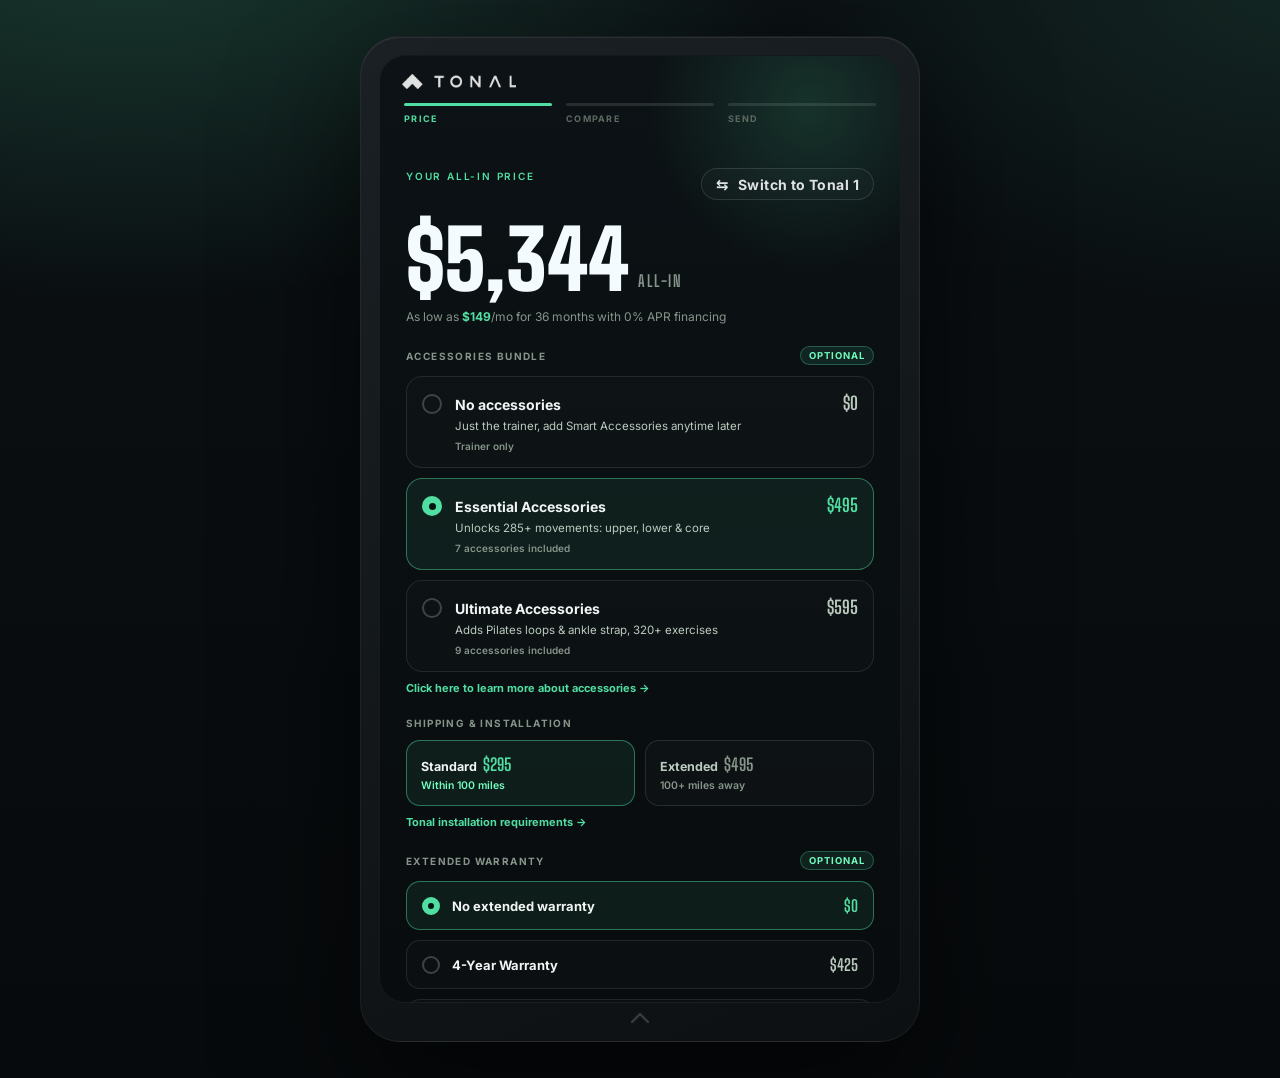
==== commit e81befec: "Add files via upload" ====
--- a/index.html
+++ b/index.html
@@ -69,6 +69,7 @@
               <span id="allInHero" style="font-family:'Big Shoulders Display',sans-serif;font-weight:900;font-size:82px;line-height:.82;letter-spacing:-.01em;color:#f3fbff;height:75px">$0</span>
               <span style="font-family:'Big Shoulders Display',sans-serif;font-weight:700;font-size:16px;line-height:1;color:#86948a;padding-bottom:12px;letter-spacing:.1em;text-transform:uppercase">all-in</span>
             </div>
+            <div style="margin-top:8px;font-size:12px;color:#86948a">As low as <span id="monthlyRate" style="color:#51dea2;font-weight:700">$0</span>/mo for 36 months with 0% APR financing</div>
 
             <!-- accessory bundle -->
             <div style="margin-top:22px;display:flex;align-items:center;justify-content:space-between">
@@ -152,6 +153,23 @@
                   <span id="discountMaxLabel" style="font-size:10px;color:#5d6a62">30%</span>
                 </div>
                 <button id="discountFreeBtn" data-action="setDiscountFree" style="display:none;margin-top:10px;height:26px;padding:0 12px;border-radius:8px;border:1px solid rgba(134,148,138,.3);background:rgba(255,255,255,.02);color:#bbcabf;font-weight:700;font-size:10.5px;letter-spacing:.02em;cursor:pointer">Make free (100%)</button>
+
+                <!-- heroes discount (military, first responders, healthcare workers, teachers — Tonal 2 only) -->
+                <div id="heroDiscountRow" style="margin-top:16px;padding-top:14px;border-top:1px solid rgba(134,148,138,.14)">
+                  <div style="display:flex;align-items:center;justify-content:space-between;gap:10px">
+                    <span style="font-size:11.5px;font-weight:700;color:#f1f5f3">Heroes Discount — $500 off</span>
+                    <button data-action="toggleHeroDiscount" id="heroDiscountToggleBtn" style="all:unset;cursor:pointer;position:relative;width:38px;height:22px;flex:none">
+                      <span id="heroDiscountTrack" style="position:absolute;inset:0;border-radius:11px;background:rgba(255,255,255,.14);transition:background .15s"></span>
+                      <span id="heroDiscountThumb" style="position:absolute;top:3px;left:3px;width:16px;height:16px;border-radius:50%;background:#f1f5f3;transition:left .15s"></span>
+                    </button>
+                  </div>
+                  <select id="heroDiscountCategorySelect" style="display:none;width:100%;height:38px;margin-top:10px;padding:0 12px;border-radius:10px;background:rgba(255,255,255,.03);border:1px solid rgba(134,148,138,.2);color:#f1f5f3;font-size:13px;font-weight:600">
+                    <option value="Military">Military</option>
+                    <option value="First Responder">First Responder</option>
+                    <option value="Healthcare Worker">Healthcare Worker</option>
+                    <option value="Teacher">Teacher</option>
+                  </select>
+                </div>
               </div>
             </div>
 
@@ -430,8 +448,7 @@
             <!-- nav -->
             <div style="display:flex;gap:12px;margin-top:16px;flex:none">
               <button data-action="goPrice" style="flex:none;width:52px;height:56px;border-radius:999px;border:1px solid rgba(134,148,138,.24);background:transparent;color:#bbcabf;font-size:20px">←</button>
-              <button id="buyNowBtn" data-action="buyNow" style="flex:none;height:56px;padding:0 22px;border-radius:999px;border:1px solid rgba(81,222,162,.4);background:transparent;color:#51dea2;font-weight:700;font-size:14px;letter-spacing:.03em;opacity:.4;cursor:default">Buy Now</button>
-              <button data-action="goSend" style="flex:1;height:56px;border-radius:999px;border:none;background:#51dea2;color:#051512;font-weight:700;font-size:14px;letter-spacing:.03em;display:flex;align-items:center;justify-content:center;gap:9px">Email Quote <span style="font-size:16px">→</span></button>
+              <button data-action="goSend" style="flex:1;height:56px;border-radius:999px;border:none;background:#51dea2;color:#051512;font-weight:700;font-size:14px;letter-spacing:.03em;display:flex;align-items:center;justify-content:center;gap:9px">Next <span style="font-size:16px">→</span></button>
             </div>
 
           </section>
@@ -442,16 +459,10 @@
             <!-- NOT SENT -->
             <div id="notSentPanel" style="display:flex;flex-direction:column;height:100%">
               <span style="font-size:10px;font-weight:600;letter-spacing:.18em;color:#51dea2;text-transform:uppercase">Take it home</span>
-              <h2 style="font-family:'Big Shoulders Display',sans-serif;font-weight:800;font-size:30px;line-height:1.03;color:#f1f5f3;margin:9px 0 0">Want your quote<br>emailed?</h2>
-              <p style="font-size:12.5px;color:#86948a;line-height:1.5;margin:9px 0 0">Your full quote: model, what's included, and pricing, straight to your inbox.</p>
-
-
-              <!-- tonal image -->
-              <img src="tonal-space.png" alt="Tonal wall-mounted footprint" style="margin-top:16px;width:100%;border-radius:14px;border:1px solid rgba(134,148,138,.2);display:block">
-              <span style="display:block;margin-top:8px;font-size:10.5px;color:#5d6a62;line-height:1.4">Wall-mounted footprint, about 7 ft × 7 ft of clear training space.</span>
+              <h2 style="font-family:'Big Shoulders Display',sans-serif;font-weight:800;font-size:30px;line-height:1.03;color:#f1f5f3;margin:9px 0 0">Close the deal.</h2>
 
               <!-- recap -->
-              <div style="margin-top:16px;padding:4px 18px;border-radius:16px;background:rgba(23,28,31,.7);border:1px solid rgba(134,148,138,.16)">
+              <div style="margin-top:20px;padding:4px 18px;border-radius:16px;background:rgba(23,28,31,.7);border:1px solid rgba(134,148,138,.16)">
                 <div style="display:flex;align-items:center;justify-content:space-between;padding:13px 0;border-bottom:1px solid rgba(134,148,138,.14)">
                   <span style="font-size:11px;font-weight:700;letter-spacing:.12em;color:#86948a;text-transform:uppercase">Your <span id="recapTrainerName">Tonal 2</span> quote</span>
                   <span id="recapAllIn" style="font-family:'Big Shoulders Display',sans-serif;font-weight:800;font-size:22px;color:#51dea2">$0</span>
@@ -460,8 +471,8 @@
               </div>
 
               <!-- store -->
-              <div style="margin-top:16px">
-                <span style="display:block;font-size:10px;font-weight:700;letter-spacing:.14em;color:#86948a;text-transform:uppercase;margin-bottom:8px">Store</span>
+              <div style="margin-top:20px">
+                <span style="display:block;font-size:10px;font-weight:700;letter-spacing:.14em;color:#86948a;text-transform:uppercase;margin-bottom:8px">Store <span style="color:#51dea2">*</span></span>
                 <select id="storeSelect" style="width:100%;height:48px;padding:0 18px;border-radius:999px;background:rgba(255,255,255,.03);border:1px solid rgba(134,148,138,.2);color:#f1f5f3;font-size:14px;font-weight:600">
                   <option value="">Select store</option>
                   <option value="tn-bv">Bellevue</option>
@@ -482,35 +493,35 @@
                 </select>
               </div>
 
-              <!-- checkout link attribution (saved to quote log) -->
-              <div style="margin-top:16px;padding:16px 18px;border-radius:16px;background:rgba(23,28,31,.7);border:1px solid rgba(134,148,138,.16)">
-                <div style="display:flex;align-items:center;justify-content:space-between;gap:8px">
-                  <span style="font-size:10px;font-weight:700;letter-spacing:.14em;color:#86948a;text-transform:uppercase">Checkout link</span>
-                  <span style="font-size:9.5px;color:#5d6a62">saved to quote log</span>
-                </div>
-
-                <!-- agent id -->
-                <div style="margin-top:12px;display:flex;align-items:center;gap:10px">
-                  <span style="font-size:11.5px;color:#bbcabf;white-space:nowrap">Your Agent ID</span>
-                  <input id="repAgentInput" inputmode="numeric" placeholder="e.g. 293" style="flex:1;min-width:0;height:38px;padding:0 12px;border-radius:10px;background:rgba(255,255,255,.03);border:1px solid rgba(134,148,138,.2);color:#f1f5f3;font-size:13px;font-weight:600;text-align:right">
-                </div>
-
-                <span style="display:block;margin-top:10px;font-size:10px;color:#5d6a62;line-height:1.45">Agent ID saves on this device. A tonal.com checkout link is built from this quote (with your store &amp; Agent ID) and recorded in your quote log when you send.</span>
-
-                <!-- on-screen reveal -->
-                <button id="showLinkBtn" data-action="togglePurchaseLinkVisible" style="margin-top:12px;width:100%;height:36px;border-radius:10px;border:1px solid rgba(134,148,138,.3);background:rgba(255,255,255,.02);color:#bbcabf;font-weight:700;font-size:11.5px;letter-spacing:.02em;cursor:pointer">Show purchase link</button>
-                <div id="purchaseLinkReveal" style="display:none;margin-top:10px">
-                  <div id="purchaseLinkText" style="font-size:11px;color:#71fbbd;line-height:1.45;word-break:break-all;background:rgba(0,0,0,.25);border:1px solid rgba(81,222,162,.2);border-radius:10px;padding:10px 12px;font-family:ui-monospace,SFMono-Regular,Menlo,monospace"></div>
-                  <button id="copyLinkBtn" data-action="copyPurchaseLink" style="margin-top:8px;width:100%;height:38px;border-radius:10px;border:none;background:#51dea2;color:#051512;font-weight:700;font-size:12.5px;letter-spacing:.02em;cursor:pointer">Copy link</button>
-                </div>
-              </div>
-
-              <!-- contact input -->
-              <div id="emailWrap" style="margin-top:18px;display:flex;align-items:center;gap:10px;padding:6px 6px 6px 18px;border-radius:999px;background:rgba(255,255,255,.03);border:1px solid rgba(134,148,138,.2)">
-                <input id="emailInput" placeholder="Customer email" inputmode="email" style="flex:1;min-width:0;background:transparent;border:none;color:#f1f5f3;font-size:15px">
-                <button id="sendBtn" data-action="sendQuote" disabled style="flex:none;height:48px;padding:0 24px;border-radius:999px;border:none;background:#2b3a33;color:#051512;font-weight:700;font-size:14px;letter-spacing:.03em;opacity:.5">Send</button>
-              </div>
-              <button id="skipBtn" data-action="skipContact" disabled style="margin-top:10px;align-self:flex-start;padding:0;background:transparent;border:none;color:#5d6a62;font-size:11.5px;font-weight:600;letter-spacing:.02em;cursor:pointer;text-decoration:underline;text-decoration-color:rgba(134,148,138,.35)">Skip — just log the purchase link</button>
+              <!-- agent id -->
+              <div style="margin-top:16px">
+                <span style="display:block;font-size:10px;font-weight:700;letter-spacing:.14em;color:#86948a;text-transform:uppercase;margin-bottom:8px">Agent ID <span style="color:#51dea2">*</span></span>
+                <input id="repAgentInput" inputmode="numeric" placeholder="e.g. 293" style="width:100%;box-sizing:border-box;height:48px;padding:0 18px;border-radius:999px;background:rgba(255,255,255,.03);border:1px solid rgba(134,148,138,.2);color:#f1f5f3;font-size:14px;font-weight:600">
+              </div>
+
+              <!-- customer info (email quote) -->
+              <div style="margin-top:20px">
+                <span style="display:block;font-size:10px;font-weight:700;letter-spacing:.14em;color:#86948a;text-transform:uppercase;margin-bottom:8px">Customer <span style="color:#51dea2">*</span></span>
+                <input id="firstNameInput" placeholder="First name" style="width:100%;box-sizing:border-box;height:48px;padding:0 18px;border-radius:999px;background:rgba(255,255,255,.03);border:1px solid rgba(134,148,138,.2);color:#f1f5f3;font-size:14px">
+                <div id="emailWrap" style="margin-top:8px;height:48px;display:flex;align-items:center;padding:0 18px;border-radius:999px;background:rgba(255,255,255,.03);border:1px solid rgba(134,148,138,.2)">
+                  <input id="emailInput" placeholder="Email address" inputmode="email" style="flex:1;min-width:0;background:transparent;border:none;color:#f1f5f3;font-size:14px">
+                </div>
+              </div>
+
+              <!-- action buttons -->
+              <div style="margin-top:22px;display:flex;flex-direction:column;gap:10px">
+                <button id="sendBtn" data-action="sendQuote" disabled style="width:100%;height:52px;border-radius:999px;border:1px solid rgba(134,148,138,.25);background:transparent;color:#5d6a62;font-weight:700;font-size:14px;letter-spacing:.03em;cursor:default;transition:border-color .15s,color .15s">Email Quote</button>
+                <button id="buyNowBtn" data-action="buyNow" disabled style="width:100%;height:52px;border-radius:999px;border:1px solid rgba(134,148,138,.25);background:transparent;color:#5d6a62;font-weight:700;font-size:14px;letter-spacing:.03em;cursor:default;transition:border-color .15s,color .15s">Buy Now</button>
+              </div>
+              <div style="margin-top:14px;text-align:center">
+                <button id="genLinkBtn" data-action="skipContact" disabled style="background:none;border:none;padding:0;color:#5d6a62;font-size:12px;font-weight:600;letter-spacing:.02em;cursor:default;text-decoration:underline;text-underline-offset:3px;transition:color .15s">skip — generate purchase link</button>
+              </div>
+
+              <!-- purchase link reveal -->
+              <div id="purchaseLinkReveal" style="display:none;margin-top:14px">
+                <div id="purchaseLinkText" style="font-size:11px;color:#71fbbd;line-height:1.45;word-break:break-all;background:rgba(0,0,0,.25);border:1px solid rgba(81,222,162,.2);border-radius:10px;padding:10px 12px;font-family:ui-monospace,SFMono-Regular,Menlo,monospace"></div>
+                <button id="copyLinkBtn" data-action="copyPurchaseLink" style="margin-top:8px;width:100%;height:38px;border-radius:10px;border:none;background:#51dea2;color:#051512;font-weight:700;font-size:12.5px;letter-spacing:.02em;cursor:pointer">Copy link</button>
+              </div>
 
               <button data-action="goCompare" style="margin-top:auto;align-self:flex-start;padding:12px 0;background:transparent;border:none;color:#86948a;font-size:12.5px;font-weight:600;letter-spacing:.04em">← Back to comparison</button>
             </div>
